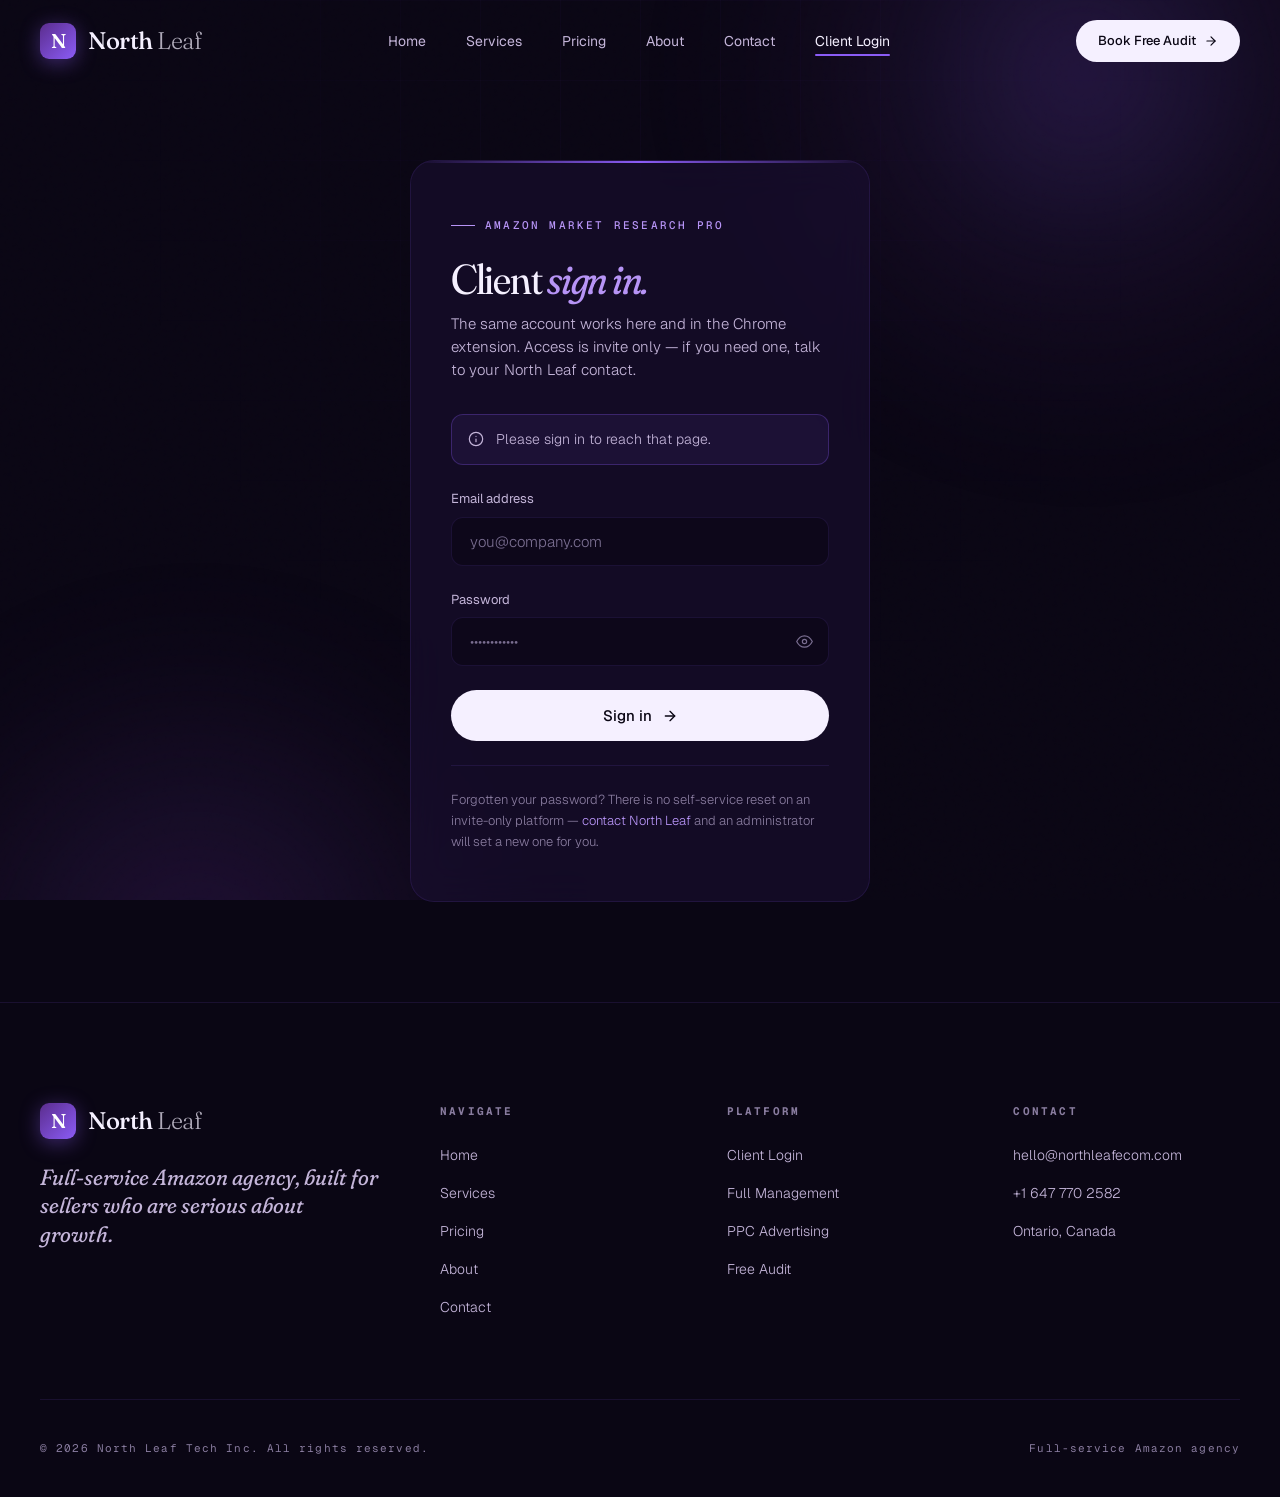
==== dashboard/index.html @ c8b865d6 "Add login-gated research dashboard to the North Leaf site Adds /login and /dashboard to the existing" ====
<!DOCTYPE html>
<html lang="en">
<head>
<meta charset="UTF-8">
<meta name="viewport" content="width=device-width, initial-scale=1.0">
<title>Market Analysis — North Leaf</title>
<meta name="description" content="Market KPIs, charts and Research Opportunity Scores.">
<meta name="robots" content="noindex, nofollow">
<link rel="preconnect" href="https://fonts.googleapis.com">
<link rel="preconnect" href="https://fonts.gstatic.com" crossorigin>
<link href="https://fonts.googleapis.com/css2?family=Fraunces:ital,opsz,wght,SOFT@0,9..144,200..900,0..100;1,9..144,200..900,0..100&family=Geist:wght@300..800&family=Geist+Mono:wght@400..600&display=swap" rel="stylesheet">
<link rel="stylesheet" href="/css/style.css">
<link rel="stylesheet" href="/assets/css/tokens.css">
<link rel="stylesheet" href="/assets/css/dashboard.css">
</head>
<body class="dash-body">

<a href="#dashMain" class="skip-link">Skip to content</a>

<div class="dash-atmosphere" aria-hidden="true"></div>
<div class="dash-grid-lines" aria-hidden="true"></div>

<!-- NAVIGATION — identical markup to the marketing pages -->
<nav class="nav scrolled" id="nav">
  <div class="container nav-inner">
    <a href="/index.html" class="nav-brand">
      <div class="nav-logo logo-fallback">N</div>
      <div class="nav-brand-text">North <span>Leaf</span></div>
    </a>
    <ul class="nav-links">
      <li><a href="/index.html" class="nav-link">Home</a></li>
      <li><a href="/pages/services.html" class="nav-link">Services</a></li>
      <li><a href="/pages/pricing.html" class="nav-link">Pricing</a></li>
      <li><a href="/pages/about.html" class="nav-link">About</a></li>
      <li><a href="/pages/contact.html" class="nav-link">Contact</a></li>
      <li><a href="/dashboard/" class="nav-link active">Dashboard</a></li>
    </ul>
    <a href="/pages/contact.html" class="nav-cta">
      Book Free Audit
      <svg class="nav-cta-arrow" width="14" height="14" viewBox="0 0 24 24" fill="none" stroke="currentColor" stroke-width="2" stroke-linecap="round" stroke-linejoin="round"><line x1="5" y1="12" x2="19" y2="12"></line><polyline points="12 5 19 12 12 19"></polyline></svg>
    </a>
    <div class="nav-hamburger">
      <span></span><span></span><span></span>
    </div>
  </div>
</nav>

<!-- Mobile Menu -->
<div class="mobile-menu">
  <a href="/dashboard/">Dashboard</a>
  <a href="/index.html">Home</a>
  <a href="/pages/services.html">Services</a>
  <a href="/pages/pricing.html">Pricing</a>
  <a href="/pages/about.html">About</a>
  <a href="/pages/contact.html">Contact</a>
</div>

<div class="dash-shell">
  <div class="container">
    <div class="dash-layout">

      <aside class="dash-side" id="dashSide" aria-label="Account and sections"></aside>

      <main class="dash-main" id="dashMain">
        <header class="dash-head">
          <div class="dash-eyebrow">Amazon Market Research Pro</div>
          <h1 class="dash-title">Market <em>analysis.</em></h1>
          <p class="dash-sub">Seven headline KPIs, six charts and the Research Opportunity Score — every figure computed by the research API, never in your browser.</p>
        </header>

        <div id="sourceRoot"></div>

        <div id="viewRoot" class="stack"></div>
      </main>

    </div>
  </div>
</div>

<!-- FOOTER — identical markup to the marketing pages -->
<footer class="footer">
  <div class="container">
    <div class="footer-grid">
      <div class="footer-brand">
        <a href="/index.html" class="nav-brand">
          <div class="nav-logo logo-fallback">N</div>
          <div class="nav-brand-text">North <span>Leaf</span></div>
        </a>
        <p class="footer-tagline">Full-service Amazon agency, built for sellers who are serious about growth.</p>
      </div>
      <div class="footer-col">
        <h3 class="footer-heading">Research</h3>
        <ul class="footer-list">
          <li><a href="/dashboard/">Market Analysis</a></li>
          <li><a href="/dashboard/market-share.html">Market Share</a></li>
          <li><a href="/dashboard/portfolio.html">My Products</a></li>
        </ul>
      </div>
      <div class="footer-col">
        <h3 class="footer-heading">Navigate</h3>
        <ul class="footer-list">
          <li><a href="/index.html">Home</a></li>
          <li><a href="/pages/services.html">Services</a></li>
          <li><a href="/pages/pricing.html">Pricing</a></li>
          <li><a href="/pages/contact.html">Contact</a></li>
        </ul>
      </div>
      <div class="footer-col">
        <h3 class="footer-heading">Contact</h3>
        <ul class="footer-list">
          <li><a href="mailto:hello@northleafecom.com">hello@northleafecom.com</a></li>
          <li><a href="tel:+16477702582">+1 647 770 2582</a></li>
          <li><a href="#">Ontario, Canada</a></li>
        </ul>
      </div>
    </div>
    <div class="footer-bottom">
      <div>&copy; 2026 North Leaf Tech Inc. All rights reserved.</div>
      <div>Full-service Amazon agency</div>
    </div>
  </div>
</footer>

<script src="/js/main.js"></script>
<script src="/assets/js/env.js"></script>
<script src="/assets/vendor/supabase.umd.js"></script>
<script src="/assets/vendor/chart.umd.js"></script>
<script type="module" src="/assets/js/boot/analysis.js"></script>
</body>
</html>
---- css/style.css ----
/* ═══════════════════════════════════════════════════════════════
   NORTH LEAF — DESIGN SYSTEM
   ═══════════════════════════════════════════════════════════════ */
:root {
  /* Palette */
  --ink: #0A0614;
  --ink-2: #120A24;
  --ink-3: #1C1036;
  --purple: #5B2D8E;
  --purple-bright: #8B5CF6;
  --purple-glow: #B794F6;
  --purple-soft: #2A1550;
  --cream: #F5F0FF;
  --cream-dim: #C4B5D9;
  --cream-faint: #7A6E91;
  --line: rgba(139, 92, 246, 0.12);
  --line-strong: rgba(139, 92, 246, 0.28);
  --gold: #D4A056;
  /* Type */
  --display: 'Fraunces', 'Times New Roman', serif;
  --sans: 'Geist', system-ui, sans-serif;
  --mono: 'Geist Mono', monospace;
  /* Motion */
  --ease: cubic-bezier(0.22, 1, 0.36, 1);
  --ease-bounce: cubic-bezier(0.34, 1.56, 0.64, 1);
}

* { margin: 0; padding: 0; box-sizing: border-box; }

html {
  scroll-behavior: smooth;
  font-size: 16px;
}

body {
  font-family: var(--sans);
  background: var(--ink);
  color: var(--cream);
  line-height: 1.5;
  overflow-x: hidden;
  min-height: 100vh;
  -webkit-font-smoothing: antialiased;
  -moz-osx-font-smoothing: grayscale;
}

/* Noise texture overlay */
body::before {
  content: '';
  position: fixed;
  inset: 0;
  pointer-events: none;
  z-index: 1;
  opacity: 0.04;
  mix-blend-mode: overlay;
  background-image: url("data:image/svg+xml,%3Csvg viewBox='0 0 200 200' xmlns='http://www.w3.org/2000/svg'%3E%3Cfilter id='n'%3E%3CfeTurbulence type='fractalNoise' baseFrequency='0.9' numOctaves='3'/%3E%3C/filter%3E%3Crect width='200' height='200' filter='url(%23n)'/%3E%3C/svg%3E");
}

img { max-width: 100%; display: block; }
a { color: inherit; text-decoration: none; }
button { font-family: inherit; cursor: pointer; border: none; background: none; color: inherit; }

.container {
  max-width: 1320px;
  margin: 0 auto;
  padding: 0 40px;
  position: relative;
  z-index: 2;
}

/* ═══════════════════════════════════════════════════════════════
   NAVIGATION
   ═══════════════════════════════════════════════════════════════ */
.nav {
  position: fixed;
  top: 0;
  left: 0;
  right: 0;
  z-index: 100;
  padding: 20px 0;
  transition: all 0.4s var(--ease);
  background: rgba(10, 6, 20, 0);
  backdrop-filter: blur(0);
}

.nav.scrolled {
  padding: 14px 0;
  background: rgba(10, 6, 20, 0.85);
  backdrop-filter: blur(20px);
  border-bottom: 1px solid var(--line);
}

.nav-inner {
  display: flex;
  align-items: center;
  justify-content: space-between;
  gap: 40px;
}

.nav-brand {
  display: flex;
  align-items: center;
  gap: 12px;
  font-family: var(--display);
  font-size: 24px;
  font-weight: 500;
  letter-spacing: -0.02em;
  color: var(--cream);
}

.nav-logo {
  width: 36px;
  height: 36px;
  border-radius: 9px;
  overflow: hidden;
  display: flex;
  align-items: center;
  justify-content: center;
  flex-shrink: 0;
}

/* Default gradient logo fallback */
.nav-logo.logo-fallback {
  background: linear-gradient(135deg, var(--purple) 0%, var(--purple-bright) 100%);
  font-family: var(--display);
  font-weight: 600;
  font-size: 20px;
  color: white;
  box-shadow: 0 4px 20px rgba(139, 92, 246, 0.4);
}

.nav-logo img {
  width: 100%;
  height: 100%;
  object-fit: contain;
}

.nav-brand-text span {
  font-weight: 300;
  opacity: 0.7;
}

.nav-links {
  display: flex;
  gap: 40px;
  list-style: none;
  flex: 1;
  justify-content: center;
}

.nav-link {
  font-family: var(--sans);
  font-size: 14px;
  font-weight: 400;
  color: var(--cream-dim);
  transition: color 0.25s;
  position: relative;
}

.nav-link:hover,
.nav-link.active { color: var(--cream); }

.nav-link.active::after {
  content: '';
  position: absolute;
  bottom: -6px;
  left: 0;
  right: 0;
  height: 2px;
  background: var(--purple-bright);
  border-radius: 2px;
}

.nav-cta {
  padding: 11px 22px;
  background: var(--cream);
  color: var(--ink);
  border-radius: 100px;
  font-size: 13px;
  font-weight: 500;
  font-family: var(--sans);
  transition: all 0.3s var(--ease);
  display: inline-flex;
  align-items: center;
  gap: 8px;
  white-space: nowrap;
}

.nav-cta:hover {
  background: var(--purple-bright);
  color: white;
  transform: translateY(-2px);
  box-shadow: 0 10px 30px rgba(139, 92, 246, 0.4);
}

.nav-cta-arrow { transition: transform 0.3s var(--ease); }
.nav-cta:hover .nav-cta-arrow { transform: translateX(3px); }

/* Mobile menu */
.nav-hamburger {
  display: none;
  flex-direction: column;
  gap: 5px;
  cursor: pointer;
  padding: 4px;
  z-index: 110;
}

.nav-hamburger span {
  width: 24px;
  height: 2px;
  background: var(--cream);
  border-radius: 2px;
  transition: all 0.3s var(--ease);
}

.nav-hamburger.open span:nth-child(1) { transform: translateY(7px) rotate(45deg); }
.nav-hamburger.open span:nth-child(2) { opacity: 0; }
.nav-hamburger.open span:nth-child(3) { transform: translateY(-7px) rotate(-45deg); }

.mobile-menu {
  display: none;
  position: fixed;
  inset: 0;
  background: rgba(10, 6, 20, 0.97);
  backdrop-filter: blur(30px);
  z-index: 99;
  flex-direction: column;
  align-items: center;
  justify-content: center;
  gap: 32px;
}

.mobile-menu.open { display: flex; }

.mobile-menu a {
  font-family: var(--display);
  font-size: 32px;
  font-weight: 400;
  color: var(--cream);
  transition: color 0.2s;
  font-variation-settings: 'opsz' 96, 'SOFT' 40;
}

.mobile-menu a:hover { color: var(--purple-glow); }

/* ═══════════════════════════════════════════════════════════════
   BUTTONS
   ═══════════════════════════════════════════════════════════════ */
.btn-primary {
  padding: 16px 32px;
  background: var(--cream);
  color: var(--ink);
  border-radius: 100px;
  font-size: 15px;
  font-weight: 500;
  display: inline-flex;
  align-items: center;
  gap: 10px;
  transition: all 0.3s var(--ease);
  font-family: var(--sans);
}

.btn-primary:hover {
  background: var(--purple-bright);
  color: white;
  transform: translateY(-3px);
  box-shadow: 0 15px 40px rgba(139, 92, 246, 0.4);
}

.btn-primary svg { transition: transform 0.3s var(--ease); }
.btn-primary:hover svg { transform: translateX(4px); }

.btn-outline {
  padding: 16px 32px;
  background: transparent;
  color: var(--cream);
  border: 1px solid var(--line-strong);
  border-radius: 100px;
  font-size: 15px;
  font-weight: 400;
  display: inline-flex;
  align-items: center;
  gap: 10px;
  transition: all 0.3s var(--ease);
  font-family: var(--sans);
}

.btn-outline:hover {
  border-color: var(--purple-bright);
  background: rgba(139, 92, 246, 0.08);
  transform: translateY(-3px);
}

/* ═══════════════════════════════════════════════════════════════
   SECTION PRIMITIVES
   ═══════════════════════════════════════════════════════════════ */
.section {
  padding: 140px 0;
  position: relative;
}

.section-label {
  display: inline-flex;
  align-items: center;
  gap: 10px;
  font-family: var(--mono);
  font-size: 11px;
  font-weight: 500;
  letter-spacing: 0.2em;
  text-transform: uppercase;
  color: var(--purple-glow);
  margin-bottom: 24px;
}

.section-label::before {
  content: '';
  width: 24px;
  height: 1px;
  background: var(--purple-glow);
}

.section-title {
  font-family: var(--display);
  font-weight: 400;
  font-size: clamp(40px, 5.5vw, 76px);
  line-height: 1;
  letter-spacing: -0.03em;
  color: var(--cream);
  margin-bottom: 24px;
  font-variation-settings: 'opsz' 144, 'SOFT' 40;
  max-width: 900px;
}

.section-title em {
  font-style: italic;
  color: var(--purple-glow);
  font-variation-settings: 'opsz' 144, 'SOFT' 100;
}

.section-sub {
  font-family: var(--sans);
  font-size: 18px;
  font-weight: 300;
  line-height: 1.5;
  color: var(--cream-dim);
  max-width: 640px;
  margin-bottom: 80px;
}

/* ═══════════════════════════════════════════════════════════════
   PAGE HEADER (for inner pages)
   ═══════════════════════════════════════════════════════════════ */
.page-header {
  position: relative;
  padding: 180px 0 100px;
  overflow: hidden;
}

.page-header-mesh {
  position: absolute;
  inset: 0;
  z-index: 1;
  overflow: hidden;
}

.page-header-mesh::before {
  content: '';
  position: absolute;
  top: -40%;
  right: -20%;
  width: 700px;
  height: 700px;
  background: radial-gradient(circle, rgba(139, 92, 246, 0.3) 0%, transparent 60%);
  filter: blur(50px);
}

.page-header-mesh::after {
  content: '';
  position: absolute;
  bottom: -50%;
  left: -10%;
  width: 600px;
  height: 600px;
  background: radial-gradient(circle, rgba(91, 45, 142, 0.3) 0%, transparent 60%);
  filter: blur(60px);
}

.page-header-grid {
  position: absolute;
  inset: 0;
  z-index: 2;
  background-image:
    linear-gradient(var(--line) 1px, transparent 1px),
    linear-gradient(90deg, var(--line) 1px, transparent 1px);
  background-size: 80px 80px;
  mask-image: radial-gradient(ellipse at center, black 20%, transparent 70%);
  opacity: 0.3;
}

.page-header .container {
  position: relative;
  z-index: 10;
}

.page-header-label {
  display: inline-flex;
  align-items: center;
  gap: 10px;
  font-family: var(--mono);
  font-size: 11px;
  font-weight: 500;
  letter-spacing: 0.2em;
  text-transform: uppercase;
  color: var(--purple-glow);
  margin-bottom: 24px;
}

.page-header-label::before {
  content: '';
  width: 24px;
  height: 1px;
  background: var(--purple-glow);
}

.page-header-title {
  font-family: var(--display);
  font-weight: 400;
  font-size: clamp(48px, 7vw, 96px);
  line-height: 0.95;
  letter-spacing: -0.03em;
  color: var(--cream);
  margin-bottom: 24px;
  font-variation-settings: 'opsz' 144, 'SOFT' 40;
  max-width: 800px;
}

.page-header-title em {
  font-style: italic;
  color: var(--purple-glow);
  font-variation-settings: 'opsz' 144, 'SOFT' 100;
}

.page-header-sub {
  font-family: var(--sans);
  font-size: 19px;
  font-weight: 300;
  line-height: 1.55;
  color: var(--cream-dim);
  max-width: 580px;
}

/* ═══════════════════════════════════════════════════════════════
   FOOTER
   ═══════════════════════════════════════════════════════════════ */
.footer {
  background: var(--ink);
  padding: 100px 0 40px;
  border-top: 1px solid var(--line);
}

.footer-grid {
  display: grid;
  grid-template-columns: 1.5fr 1fr 1fr 1fr;
  gap: 60px;
  margin-bottom: 80px;
}

.footer-brand .nav-brand { margin-bottom: 24px; }

.footer-tagline {
  font-family: var(--display);
  font-size: 22px;
  font-weight: 400;
  font-style: italic;
  color: var(--cream-dim);
  line-height: 1.3;
  max-width: 340px;
  font-variation-settings: 'opsz' 72, 'SOFT' 100;
}

.footer-heading {
  font-family: var(--mono);
  font-size: 11px;
  letter-spacing: 0.2em;
  text-transform: uppercase;
  color: var(--cream-faint);
  margin-bottom: 24px;
}

.footer-list {
  list-style: none;
  display: flex;
  flex-direction: column;
  gap: 14px;
}

.footer-list a {
  font-family: var(--sans);
  font-size: 14px;
  font-weight: 300;
  color: var(--cream-dim);
  transition: color 0.2s;
}

.footer-list a:hover { color: var(--purple-glow); }

.footer-bottom {
  display: flex;
  justify-content: space-between;
  align-items: center;
  padding-top: 40px;
  border-top: 1px solid var(--line);
  font-family: var(--mono);
  font-size: 11px;
  letter-spacing: 0.1em;
  color: var(--cream-faint);
  flex-wrap: wrap;
  gap: 20px;
}

.footer-brand-text {
  font-family: var(--display);
  font-size: 12vw;
  font-weight: 300;
  font-style: italic;
  color: var(--purple-soft);
  line-height: 1;
  letter-spacing: -0.04em;
  margin: 80px 0 40px;
  opacity: 0.4;
  font-variation-settings: 'opsz' 144, 'SOFT' 100;
  user-select: none;
  pointer-events: none;
}

/* ═══════════════════════════════════════════════════════════════
   ANIMATIONS
   ═══════════════════════════════════════════════════════════════ */
@keyframes fade-up {
  from { opacity: 0; transform: translateY(30px); }
  to { opacity: 1; transform: translateY(0); }
}

@keyframes pulse-dot {
  0%, 100% { box-shadow: 0 0 0 0 rgba(139, 92, 246, 0.7); }
  50% { box-shadow: 0 0 0 10px rgba(139, 92, 246, 0); }
}

@keyframes float-mesh {
  0%, 100% { transform: translate(0, 0) scale(1); }
  50% { transform: translate(40px, 30px) scale(1.08); }
}

.reveal {
  opacity: 0;
  transform: translateY(30px);
  transition: opacity 1s var(--ease), transform 1s var(--ease);
}

.reveal.in-view {
  opacity: 1;
  transform: translateY(0);
}

/* Staggered reveals */
.reveal-delay-1 { transition-delay: 0.1s; }
.reveal-delay-2 { transition-delay: 0.2s; }
.reveal-delay-3 { transition-delay: 0.3s; }
.reveal-delay-4 { transition-delay: 0.4s; }

/* ═══════════════════════════════════════════════════════════════
   RESPONSIVE
   ═══════════════════════════════════════════════════════════════ */
@media (max-width: 1024px) {
  .container { padding: 0 24px; }
  .section { padding: 100px 0; }
  .footer-grid { grid-template-columns: 1fr 1fr; gap: 40px; }
}

@media (max-width: 640px) {
  .nav-links { display: none; }
  .nav-hamburger { display: flex; }
  .nav { padding: 16px 0; }
  .page-header { padding: 140px 0 80px; }
  .footer-grid { grid-template-columns: 1fr; }
  .footer-bottom { flex-direction: column; text-align: center; }
  .btn-primary, .btn-outline { justify-content: center; width: 100%; }
}

@media (prefers-reduced-motion: reduce) {
  *, *::before, *::after {
    animation-duration: 0.01ms !important;
    transition-duration: 0.01ms !important;
  }
}
---- assets/css/tokens.css ----
/* ═══════════════════════════════════════════════════════════════
   NORTH LEAF — SHARED DESIGN TOKENS
   ═══════════════════════════════════════════════════════════════

   The marketing site's palette, type and motion tokens already live in
   css/style.css :root. This file NEVER redefines one of them. It only adds
   the derived tokens a data product needs (spacing scale, radii, shadow
   steps, surface tints, status colours, chart series) and every value here
   is composed from the originals.

   Loaded by: /login.html and every /dashboard/* page.
   Not loaded by any marketing page, so the marketing pages cannot shift.
   ═══════════════════════════════════════════════════════════════ */

:root {
  /* ── Spacing scale ───────────────────────────────────────────────
     Read off the marketing pages: 8/12/16/24/32/48/80 are the beats that
     actually recur, so the dashboard uses those and nothing between. */
  --space-1: 4px;
  --space-2: 8px;
  --space-3: 12px;
  --space-4: 16px;
  --space-5: 24px;
  --space-6: 32px;
  --space-7: 48px;
  --space-8: 80px;

  /* ── Radii ───────────────────────────────────────────────────────
     .form-input 12px · .pillar 20px · .stage/.plan 24px · buttons 100px */
  --radius-sm: 8px;
  --radius-md: 12px;
  --radius-lg: 20px;
  --radius-xl: 24px;
  --radius-pill: 100px;

  /* ── Surfaces ────────────────────────────────────────────────────
     Exactly the three card tints the marketing pages already use. */
  --surface: rgba(28, 16, 54, 0.4);      /* .stage  */
  --surface-2: rgba(28, 16, 54, 0.5);    /* .plan   */
  --surface-3: rgba(91, 45, 142, 0.08);  /* .pillar */
  --surface-hover: rgba(139, 92, 246, 0.1);
  --surface-input: rgba(10, 6, 20, 0.6);
  --surface-input-focus: rgba(10, 6, 20, 0.8);

  /* ── Shadows ─────────────────────────────────────────────────────
     The site only ever casts purple light, never neutral black. */
  --shadow-sm: 0 4px 20px rgba(139, 92, 246, 0.4);
  --shadow-md: 0 10px 30px rgba(139, 92, 246, 0.4);
  --shadow-lg: 0 15px 40px rgba(139, 92, 246, 0.4);
  --focus-ring: 0 0 0 3px rgba(139, 92, 246, 0.15);

  /* ── Muted text ──────────────────────────────────────────────────
     ADDED. The site's --cream-faint (#7A6E91) is 4.1:1 on the dashboard's
     panel background — fine for the marketing pages, where it only ever
     carries decorative labels, but it fails WCAG AA (4.5:1) for the small
     body text a data product is full of: hints, counts, axis ticks, quota
     notes. This is the same hue nudged 20% toward --cream-dim, which reads
     as the identical role and measures 5.0:1 on --panel and 5.2:1 on --ink.
     --cream-faint itself is untouched, so no marketing page moves. */
  --muted-text: #897C9F;

  /* ── Status colours ──────────────────────────────────────────────
     ADDED (2 new hues). The marketing site never had to say "this account
     is disabled", so it carries no success/error colour — only --gold,
     which the dashboard reuses unchanged as its warning. The two added
     hues are the same ones the Chrome extension's dark theme already uses,
     so a user moving between extension and website sees one language.
     See DESIGN-TOKENS.md § "What I added and why". */
  --success: #34D399;
  --warning: var(--gold);
  --danger: #FB7185;
  --success-soft: rgba(52, 211, 153, 0.12);
  --warning-soft: rgba(212, 160, 86, 0.12);
  --danger-soft: rgba(251, 113, 133, 0.12);

  /* ── Chart series ────────────────────────────────────────────────
     Eight categorical slots. Six are existing site tokens; slots 7 and 8
     are tints mixed from --purple/--gold so long tails stay separable
     without inventing a hue. Ordered so the first three carry the most
     weight, which is where the eye lands first. */
  --chart-1: #8B5CF6;  /* --purple-bright */
  --chart-2: #B794F6;  /* --purple-glow   */
  --chart-3: #D4A056;  /* --gold          */
  --chart-4: #34D399;  /* --success       */
  --chart-5: #C4B5D9;  /* --cream-dim     */
  --chart-6: #FB7185;  /* --danger        */
  --chart-7: #6D4AAF;  /* --purple lifted toward --purple-bright */
  --chart-8: #E8C88A;  /* --gold lifted toward --cream           */
  --chart-grid: rgba(139, 92, 246, 0.12);   /* = --line */
  --chart-axis: #897C9F;                     /* = --muted-text, AA on --ink */
  --chart-muted: rgba(196, 181, 217, 0.35);

  /* ── Layout ──────────────────────────────────────────────────────
     Container and breakpoints match css/style.css exactly. */
  --dash-sidebar: 248px;
  --dash-max: 1320px;
  --nav-height: 76px;
}
---- assets/css/dashboard.css ----
/* ═══════════════════════════════════════════════════════════════
   NORTH LEAF — DASHBOARD COMPONENTS
   ═══════════════════════════════════════════════════════════════

   Every rule here is scoped to .auth-* / .dash-* / .kpi-* / .panel-* and
   friends. Nothing in this file can reach a marketing page, and nothing in
   this file redefines a token from css/style.css.

   Load order on a dashboard page:
     css/style.css          nav, footer, buttons, section primitives, :root
     assets/css/tokens.css  derived tokens
     assets/css/dashboard.css   this file
   ═══════════════════════════════════════════════════════════════ */

/* ═══ 1. PAGE FRAME ══════════════════════════════════════════════ */

.dash-body {
  min-height: 100vh;
  display: flex;
  flex-direction: column;
}

/* The same mesh + grid the marketing page headers use, held behind the
   whole app rather than a single band. */
.dash-atmosphere {
  position: fixed;
  inset: 0;
  z-index: 0;
  pointer-events: none;
  overflow: hidden;
}

.dash-atmosphere::before {
  content: '';
  position: absolute;
  top: -35%;
  right: -15%;
  width: 780px;
  height: 780px;
  background: radial-gradient(circle, rgba(139, 92, 246, 0.22) 0%, rgba(91, 45, 142, 0.1) 35%, transparent 70%);
  filter: blur(50px);
  animation: float-mesh 20s ease-in-out infinite;
}

.dash-atmosphere::after {
  content: '';
  position: absolute;
  bottom: -45%;
  left: -12%;
  width: 700px;
  height: 700px;
  background: radial-gradient(circle, rgba(91, 45, 142, 0.28) 0%, transparent 65%);
  filter: blur(60px);
  animation: float-mesh 26s ease-in-out infinite reverse;
}

.dash-grid-lines {
  position: fixed;
  inset: 0;
  z-index: 0;
  pointer-events: none;
  background-image:
    linear-gradient(var(--line) 1px, transparent 1px),
    linear-gradient(90deg, var(--line) 1px, transparent 1px);
  background-size: 80px 80px;
  mask-image: radial-gradient(ellipse at 50% 0%, black 10%, transparent 65%);
  opacity: 0.25;
}

/* ═══ 2. AUTH (login) ════════════════════════════════════════════ */

.auth-main {
  flex: 1;
  display: flex;
  align-items: center;
  justify-content: center;
  padding: 160px 0 100px;
  position: relative;
  z-index: 2;
}

.auth-card {
  width: 100%;
  max-width: 460px;
  padding: 48px 40px;
  background: var(--surface-2);
  border: 1px solid var(--line);
  border-radius: var(--radius-xl);
  position: relative;
  overflow: hidden;
  backdrop-filter: blur(20px);
}

/* The gradient hairline .stage and .pillar both use on hover — here it is
   permanent, because the card is the only thing on the page. */
.auth-card::before {
  content: '';
  position: absolute;
  top: 0;
  left: 0;
  right: 0;
  height: 2px;
  background: linear-gradient(90deg, transparent, var(--purple-bright), transparent);
}

.auth-label {
  display: inline-flex;
  align-items: center;
  gap: 10px;
  font-family: var(--mono);
  font-size: 11px;
  font-weight: 500;
  letter-spacing: 0.2em;
  text-transform: uppercase;
  color: var(--purple-glow);
  margin-bottom: var(--space-5);
}

.auth-label::before {
  content: '';
  width: 24px;
  height: 1px;
  background: var(--purple-glow);
}

.auth-title {
  font-family: var(--display);
  font-weight: 400;
  font-size: 42px;
  line-height: 1;
  letter-spacing: -0.03em;
  color: var(--cream);
  margin-bottom: var(--space-3);
  font-variation-settings: 'opsz' 96, 'SOFT' 40;
}

.auth-title em {
  font-style: italic;
  color: var(--purple-glow);
  font-variation-settings: 'opsz' 96, 'SOFT' 100;
}

.auth-sub {
  font-size: 15px;
  font-weight: 300;
  line-height: 1.55;
  color: var(--cream-dim);
  margin-bottom: var(--space-6);
}

.auth-form .form-group { margin-bottom: var(--space-5); }

.auth-foot {
  margin-top: var(--space-5);
  padding-top: var(--space-5);
  border-top: 1px solid var(--line);
  font-size: 13px;
  font-weight: 300;
  line-height: 1.6;
  color: var(--muted-text);
}

.auth-foot a { color: var(--purple-glow); }
.auth-foot a:hover { text-decoration: underline; }

/* Shared form primitives, lifted verbatim from pages/contact.html so a
   dashboard input and a contact-form input are the same object. */
.form-group { margin-bottom: var(--space-5); }

.form-label {
  display: block;
  font-family: var(--sans);
  font-size: 13px;
  font-weight: 400;
  color: var(--cream-dim);
  margin-bottom: var(--space-2);
}

.form-input,
.form-select,
.form-textarea {
  width: 100%;
  padding: 14px 18px;
  background: var(--surface-input);
  border: 1px solid var(--line);
  border-radius: var(--radius-md);
  color: var(--cream);
  font-family: var(--sans);
  font-size: 15px;
  font-weight: 300;
  transition: all 0.3s var(--ease);
  outline: none;
}

.form-input:focus,
.form-select:focus,
.form-textarea:focus {
  border-color: var(--purple-bright);
  background: var(--surface-input-focus);
  box-shadow: var(--focus-ring);
}

.form-input::placeholder,
.form-textarea::placeholder { color: var(--cream-faint); }

.form-input:disabled,
.form-select:disabled { opacity: 0.5; cursor: not-allowed; }

.form-select {
  appearance: none;
  background-image: url("data:image/svg+xml,%3Csvg xmlns='http://www.w3.org/2000/svg' width='16' height='16' viewBox='0 0 24 24' fill='none' stroke='%237A6E91' stroke-width='2' stroke-linecap='round' stroke-linejoin='round'%3E%3Cpolyline points='6 9 12 15 18 9'%3E%3C/polyline%3E%3C/svg%3E");
  background-repeat: no-repeat;
  background-position: right 16px center;
  padding-right: 44px;
  cursor: pointer;
}

.form-select option { background: var(--ink); color: var(--cream); }
.form-textarea { resize: vertical; min-height: 96px; }

.form-hint {
  font-size: 12px;
  font-weight: 300;
  color: var(--muted-text);
  margin-top: 6px;
  line-height: 1.5;
}

.form-submit {
  width: 100%;
  padding: 16px 32px;
  background: var(--cream);
  color: var(--ink);
  border: none;
  border-radius: var(--radius-pill);
  font-family: var(--sans);
  font-size: 15px;
  font-weight: 500;
  cursor: pointer;
  transition: all 0.3s var(--ease);
  display: flex;
  align-items: center;
  justify-content: center;
  gap: 10px;
}

.form-submit:hover:not(:disabled) {
  background: var(--purple-bright);
  color: white;
  transform: translateY(-2px);
  box-shadow: var(--shadow-md);
}

.form-submit:disabled { opacity: 0.55; cursor: not-allowed; }
.form-submit svg { transition: transform 0.3s var(--ease); }
.form-submit:hover:not(:disabled) svg { transform: translateX(4px); }

/* Password field with a reveal toggle */
.field-with-action { position: relative; }
.field-with-action .form-input { padding-right: 52px; }

.field-action {
  position: absolute;
  right: 6px;
  top: 50%;
  transform: translateY(-50%);
  width: 38px;
  height: 38px;
  display: flex;
  align-items: center;
  justify-content: center;
  border-radius: var(--radius-sm);
  color: var(--cream-faint);
  transition: color 0.25s, background 0.25s;
}

.field-action:hover { color: var(--cream); background: rgba(139, 92, 246, 0.12); }
.field-action:focus-visible { outline: 2px solid var(--purple-bright); outline-offset: 2px; }

/* ═══ 3. ALERTS ══════════════════════════════════════════════════ */

.alert {
  display: flex;
  gap: var(--space-3);
  padding: 14px 16px;
  border-radius: var(--radius-md);
  border: 1px solid var(--line-strong);
  background: rgba(139, 92, 246, 0.08);
  font-size: 14px;
  font-weight: 300;
  line-height: 1.55;
  color: var(--cream-dim);
  margin-bottom: var(--space-5);
}

.alert svg { flex-shrink: 0; margin-top: 2px; }
.alert strong { display: block; font-weight: 500; color: var(--cream); margin-bottom: 2px; }
.alert-error { border-color: rgba(251, 113, 133, 0.45); background: var(--danger-soft); color: #FFD6DC; }
.alert-error svg { color: var(--danger); }
.alert-warn { border-color: rgba(212, 160, 86, 0.45); background: var(--warning-soft); color: #F2E0C4; }
.alert-warn svg { color: var(--warning); }
.alert-success { border-color: rgba(52, 211, 153, 0.45); background: var(--success-soft); color: #C9F5E4; }
.alert-success svg { color: var(--success); }
.alert[hidden] { display: none; }

/* ═══ 4. DASHBOARD SHELL ═════════════════════════════════════════ */

.dash-shell {
  flex: 1;
  position: relative;
  z-index: 2;
  padding: calc(var(--nav-height) + 40px) 0 var(--space-8);
}

.dash-layout {
  display: grid;
  grid-template-columns: var(--dash-sidebar) minmax(0, 1fr);
  gap: var(--space-7);
  align-items: start;
}

/* ── Sidebar ── */
.dash-side {
  min-width: 0;
  position: sticky;
  top: calc(var(--nav-height) + 24px);
  display: flex;
  flex-direction: column;
  gap: var(--space-5);
}

.dash-nav { display: flex; flex-direction: column; gap: 4px; }

.dash-nav-heading {
  font-family: var(--mono);
  font-size: 11px;
  letter-spacing: 0.2em;
  text-transform: uppercase;
  color: var(--muted-text);
  margin-bottom: var(--space-3);
}

.dash-nav-link {
  display: flex;
  align-items: center;
  gap: var(--space-3);
  padding: 11px 14px;
  border-radius: var(--radius-md);
  font-size: 14px;
  font-weight: 300;
  color: var(--cream-dim);
  border: 1px solid transparent;
  transition: all 0.25s var(--ease);
}

.dash-nav-link svg { flex-shrink: 0; color: var(--cream-faint); transition: color 0.25s; }
.dash-nav-link:hover { color: var(--cream); background: rgba(139, 92, 246, 0.08); }
.dash-nav-link:hover svg { color: var(--purple-glow); }

.dash-nav-link.active {
  color: var(--cream);
  background: rgba(139, 92, 246, 0.12);
  border-color: var(--line-strong);
  font-weight: 400;
}

.dash-nav-link.active svg { color: var(--purple-glow); }
.dash-nav-link:focus-visible { outline: 2px solid var(--purple-bright); outline-offset: 2px; }

/* ── Account card in the sidebar ── */
.dash-account {
  padding: var(--space-4);
  background: var(--surface-3);
  border: 1px solid var(--line);
  border-radius: var(--radius-lg);
}

.dash-account-who {
  display: flex;
  align-items: center;
  gap: var(--space-3);
  margin-bottom: var(--space-3);
}

.dash-avatar {
  width: 36px;
  height: 36px;
  border-radius: 9px;
  background: linear-gradient(135deg, var(--purple) 0%, var(--purple-bright) 100%);
  display: flex;
  align-items: center;
  justify-content: center;
  font-family: var(--display);
  font-weight: 600;
  font-size: 16px;
  color: white;
  flex-shrink: 0;
  box-shadow: var(--shadow-sm);
}

.dash-account-name {
  font-size: 13px;
  font-weight: 400;
  color: var(--cream);
  overflow: hidden;
  text-overflow: ellipsis;
  white-space: nowrap;
}

.dash-account-role {
  font-family: var(--mono);
  font-size: 10px;
  letter-spacing: 0.14em;
  text-transform: uppercase;
  color: var(--purple-glow);
}

/* Quota meter — the only progress bar in the product */
.quota-meter { margin-top: var(--space-3); }

.quota-head {
  display: flex;
  justify-content: space-between;
  align-items: baseline;
  font-family: var(--mono);
  font-size: 10px;
  letter-spacing: 0.12em;
  text-transform: uppercase;
  color: var(--muted-text);
  margin-bottom: 6px;
}

.quota-track {
  height: 4px;
  border-radius: 2px;
  background: rgba(139, 92, 246, 0.14);
  overflow: hidden;
}

.quota-fill {
  height: 100%;
  border-radius: 2px;
  background: linear-gradient(90deg, var(--purple), var(--purple-bright));
  transition: width 0.8s var(--ease);
}

.quota-fill.is-warning { background: linear-gradient(90deg, #9C7434, var(--gold)); }
.quota-fill.is-danger { background: linear-gradient(90deg, #B44A58, var(--danger)); }

.quota-note { font-size: 11px; font-weight: 300; color: var(--muted-text); margin-top: 6px; }

.dash-signout {
  width: 100%;
  margin-top: var(--space-4);
  padding: 10px 16px;
  border: 1px solid var(--line-strong);
  border-radius: var(--radius-pill);
  font-size: 13px;
  font-weight: 400;
  color: var(--cream-dim);
  display: flex;
  align-items: center;
  justify-content: center;
  gap: 8px;
  transition: all 0.3s var(--ease);
}

.dash-signout:hover { border-color: var(--danger); color: var(--cream); background: var(--danger-soft); }
.dash-signout:focus-visible { outline: 2px solid var(--purple-bright); outline-offset: 2px; }

/* ── Main column ── */
.dash-main { min-width: 0; display: flex; flex-direction: column; gap: var(--space-5); }

.dash-head { margin-bottom: var(--space-2); }

.dash-eyebrow {
  display: inline-flex;
  align-items: center;
  gap: 10px;
  font-family: var(--mono);
  font-size: 11px;
  font-weight: 500;
  letter-spacing: 0.2em;
  text-transform: uppercase;
  color: var(--purple-glow);
  margin-bottom: var(--space-4);
}

.dash-eyebrow::before { content: ''; width: 24px; height: 1px; background: var(--purple-glow); }

.dash-title {
  font-family: var(--display);
  font-weight: 400;
  font-size: clamp(34px, 4.4vw, 54px);
  line-height: 1;
  letter-spacing: -0.03em;
  color: var(--cream);
  margin-bottom: var(--space-3);
  font-variation-settings: 'opsz' 144, 'SOFT' 40;
}

.dash-title em {
  font-style: italic;
  color: var(--purple-glow);
  font-variation-settings: 'opsz' 144, 'SOFT' 100;
}

.dash-sub {
  font-size: 16px;
  font-weight: 300;
  line-height: 1.55;
  color: var(--cream-dim);
  max-width: 640px;
}

/* ═══ 5. PANELS ══════════════════════════════════════════════════ */

.panel {
  padding: var(--space-6) var(--space-5);
  background: var(--surface);
  border: 1px solid var(--line);
  border-radius: var(--radius-xl);
  position: relative;
  overflow: hidden;
  transition: border-color 0.4s var(--ease), background 0.4s var(--ease);
  min-width: 0;
}

.panel::before {
  content: '';
  position: absolute;
  top: 0;
  left: 0;
  right: 0;
  height: 2px;
  background: linear-gradient(90deg, transparent, var(--purple-bright), transparent);
  opacity: 0;
  transition: opacity 0.5s var(--ease);
}

.panel:hover { border-color: var(--line-strong); }
.panel:hover::before { opacity: 1; }

.panel-head {
  display: flex;
  align-items: flex-start;
  justify-content: space-between;
  gap: var(--space-4);
  margin-bottom: var(--space-5);
  flex-wrap: wrap;
}

.panel-title {
  font-family: var(--display);
  font-size: 22px;
  font-weight: 500;
  letter-spacing: -0.02em;
  color: var(--cream);
  line-height: 1.15;
  font-variation-settings: 'opsz' 72, 'SOFT' 40;
}

.panel-note {
  font-size: 13px;
  font-weight: 300;
  color: var(--cream-dim);
  margin-top: 6px;
  line-height: 1.5;
  max-width: 62ch;
}

.panel-actions { display: flex; gap: var(--space-2); flex-wrap: wrap; }

/* ═══ 6. BUTTONS (small variants of the site's pill buttons) ═════ */

.btn-sm {
  padding: 9px 18px;
  border-radius: var(--radius-pill);
  font-family: var(--sans);
  font-size: 13px;
  font-weight: 400;
  display: inline-flex;
  align-items: center;
  gap: 8px;
  transition: all 0.3s var(--ease);
  border: 1px solid var(--line-strong);
  color: var(--cream);
  background: transparent;
  white-space: nowrap;
}

.btn-sm:hover { border-color: var(--purple-bright); background: rgba(139, 92, 246, 0.1); transform: translateY(-2px); }
.btn-sm:focus-visible { outline: 2px solid var(--purple-bright); outline-offset: 2px; }
.btn-sm:disabled { opacity: 0.45; cursor: not-allowed; transform: none; }

.btn-sm.is-solid { background: var(--cream); color: var(--ink); border-color: var(--cream); font-weight: 500; }
.btn-sm.is-solid:hover { background: var(--purple-bright); border-color: var(--purple-bright); color: white; box-shadow: var(--shadow-md); }

.btn-sm.is-danger { border-color: rgba(251, 113, 133, 0.4); color: #FFD6DC; }
.btn-sm.is-danger:hover { border-color: var(--danger); background: var(--danger-soft); }

.btn-icon {
  width: 36px;
  height: 36px;
  padding: 0;
  justify-content: center;
  border-radius: var(--radius-sm);
}

/* Segmented control — the extension's tab strip, in site clothing */
.seg {
  display: inline-flex;
  gap: 4px;
  padding: 4px;
  background: var(--surface-input);
  border: 1px solid var(--line);
  border-radius: var(--radius-pill);
  flex-wrap: wrap;
}

.seg button {
  padding: 8px 16px;
  border-radius: var(--radius-pill);
  font-size: 13px;
  font-weight: 300;
  color: var(--cream-dim);
  transition: all 0.25s var(--ease);
  white-space: nowrap;
}

.seg button:hover { color: var(--cream); }
/* aria-pressed, not aria-selected: aria-selected is only valid on tabs,
   options and grid cells, never on a plain button in a group. */
.seg button[aria-pressed="true"] { background: rgba(139, 92, 246, 0.18); color: var(--cream); font-weight: 400; }
.seg button:focus-visible { outline: 2px solid var(--purple-bright); outline-offset: 2px; }

/* ═══ 7. KPI TILES ═══════════════════════════════════════════════ */

.kpi-grid {
  display: grid;
  /* minmax(0, …) not 1fr: an auto minimum lets a wide child widen the track,
     which is how a horizontally-scrolling table ends up widening the page. */
  grid-template-columns: repeat(auto-fit, minmax(200px, 1fr));
  gap: var(--space-4);
  min-width: 0;
}

.kpi {
  padding: var(--space-5);
  background: var(--surface-3);
  border: 1px solid var(--line);
  border-radius: var(--radius-lg);
  position: relative;
  overflow: hidden;
  transition: all 0.4s var(--ease);
  min-width: 0;
}

.kpi::after {
  content: '';
  position: absolute;
  top: 0;
  left: 0;
  right: 0;
  height: 2px;
  background: linear-gradient(90deg, transparent, var(--purple-bright), transparent);
  opacity: 0;
  transform: translateX(-100%);
  transition: all 0.6s var(--ease);
}

.kpi:hover { transform: translateY(-4px); background: rgba(139, 92, 246, 0.12); border-color: var(--line-strong); }
.kpi:hover::after { opacity: 1; transform: translateX(0); }

.kpi-label {
  display: flex;
  align-items: center;
  gap: 8px;
  font-family: var(--mono);
  font-size: 10px;
  font-weight: 500;
  letter-spacing: 0.16em;
  text-transform: uppercase;
  color: var(--muted-text);
  margin-bottom: var(--space-3);
}

.kpi-label svg { color: var(--purple-glow); flex-shrink: 0; }

.kpi-value {
  font-family: var(--display);
  font-size: 34px;
  font-weight: 500;
  line-height: 1;
  letter-spacing: -0.03em;
  color: var(--cream);
  font-variation-settings: 'opsz' 96, 'SOFT' 40;
  word-break: break-word;
}

.kpi-value.is-text { font-size: 24px; line-height: 1.15; }
.kpi-sub { font-size: 12px; font-weight: 300; color: var(--cream-dim); margin-top: var(--space-2); line-height: 1.45; }

/* ═══ 8. CHARTS ══════════════════════════════════════════════════ */

.chart-grid {
  display: grid;
  grid-template-columns: repeat(auto-fit, minmax(340px, 1fr));
  gap: var(--space-5);
  min-width: 0;
}

.chart-box { position: relative; height: 300px; min-width: 0; }
.chart-box.is-tall { height: 400px; }
.chart-box canvas { max-width: 100%; }

.chart-legend {
  display: flex;
  flex-wrap: wrap;
  gap: 10px 18px;
  margin-top: var(--space-4);
  padding-top: var(--space-4);
  border-top: 1px solid var(--line);
}

.chart-legend-item {
  display: flex;
  align-items: center;
  gap: 8px;
  font-size: 12px;
  font-weight: 300;
  color: var(--cream-dim);
}

.chart-legend-dot { width: 9px; height: 9px; border-radius: 3px; flex-shrink: 0; }
.chart-legend-item b { font-weight: 400; color: var(--cream); }

/* ═══ 9. TABLES ══════════════════════════════════════════════════ */

.table-scroll {
  overflow-x: auto;
  /* Both required: min-width:0 stops this box from widening its grid track,
     max-width:100% stops it from spilling out of the panel. The table inside
     keeps its 620px minimum and scrolls within this box instead. */
  min-width: 0;
  max-width: 100%;
  margin: 0 calc(var(--space-5) * -1);
  padding: 0 var(--space-5);
  -webkit-overflow-scrolling: touch;
}

.table-scroll::-webkit-scrollbar { height: 8px; }
.table-scroll::-webkit-scrollbar-track { background: rgba(139, 92, 246, 0.06); border-radius: 4px; }
.table-scroll::-webkit-scrollbar-thumb { background: var(--line-strong); border-radius: 4px; }
.table-scroll::-webkit-scrollbar-thumb:hover { background: var(--purple-bright); }

.data-table { width: 100%; border-collapse: collapse; font-size: 13px; min-width: 620px; }

.data-table th {
  text-align: left;
  padding: 12px 14px;
  font-family: var(--mono);
  font-size: 10px;
  font-weight: 500;
  letter-spacing: 0.14em;
  text-transform: uppercase;
  color: var(--muted-text);
  border-bottom: 1px solid var(--line-strong);
  white-space: nowrap;
  background: var(--surface-input);
  position: sticky;
  top: 0;
  z-index: 1;
}

.data-table th.is-sortable { cursor: pointer; user-select: none; transition: color 0.2s; }
.data-table th.is-sortable:hover { color: var(--purple-glow); }

/* A focusable <th> gets no default ring in Chromium, so a keyboard user
   sorting a table would be navigating blind without this. */
.data-table th.is-sortable:focus-visible {
  outline: 2px solid var(--purple-bright);
  outline-offset: -2px;
  color: var(--purple-glow);
}
.data-table th[aria-sort="ascending"]::after { content: ' ↑'; color: var(--purple-glow); }
.data-table th[aria-sort="descending"]::after { content: ' ↓'; color: var(--purple-glow); }
.data-table th.is-num, .data-table td.is-num { text-align: right; font-variant-numeric: tabular-nums; }

.data-table td {
  padding: 13px 14px;
  border-bottom: 1px solid var(--line);
  color: var(--cream-dim);
  font-weight: 300;
  vertical-align: middle;
}

.data-table tbody tr { transition: background 0.2s; }
.data-table tbody tr:hover { background: rgba(139, 92, 246, 0.07); }
.data-table tbody tr:last-child td { border-bottom: none; }
.data-table td b, .data-table td strong { font-weight: 500; color: var(--cream); }
.data-table a { color: var(--purple-glow); }
.data-table a:hover { text-decoration: underline; }

.cell-product { display: flex; align-items: center; gap: 10px; min-width: 220px; }

.cell-thumb {
  width: 36px;
  height: 36px;
  border-radius: var(--radius-sm);
  object-fit: cover;
  background: var(--surface-input);
  border: 1px solid var(--line);
  flex-shrink: 0;
}

.cell-name {
  display: -webkit-box;
  -webkit-line-clamp: 2;
  line-clamp: 2;
  -webkit-box-orient: vertical;
  overflow: hidden;
  font-size: 12.5px;
  line-height: 1.35;
  max-width: 320px;
}

.cell-mono { font-family: var(--mono); font-size: 12px; letter-spacing: 0.02em; }

/* Our-brand row highlight, matching the extension's blue outline idea but
   in the site's purple. */
.data-table tr.is-ours { background: rgba(139, 92, 246, 0.1); }
.data-table tr.is-ours td:first-child { box-shadow: inset 3px 0 0 var(--purple-bright); }

/* ═══ 10. BADGES & PILLS ═════════════════════════════════════════ */

.badge {
  display: inline-flex;
  align-items: center;
  gap: 6px;
  padding: 4px 11px;
  border-radius: var(--radius-pill);
  font-family: var(--mono);
  font-size: 10px;
  font-weight: 500;
  letter-spacing: 0.1em;
  text-transform: uppercase;
  border: 1px solid var(--line-strong);
  color: var(--cream-dim);
  background: rgba(139, 92, 246, 0.1);
  white-space: nowrap;
}

.badge.is-success { border-color: rgba(52, 211, 153, 0.4); background: var(--success-soft); color: var(--success); }
.badge.is-warning { border-color: rgba(212, 160, 86, 0.4); background: var(--warning-soft); color: var(--gold); }
.badge.is-danger { border-color: rgba(251, 113, 133, 0.4); background: var(--danger-soft); color: var(--danger); }
.badge.is-accent { border-color: var(--line-strong); background: rgba(139, 92, 246, 0.16); color: var(--purple-glow); }

.tag {
  display: inline-block;
  padding: 5px 12px;
  border: 1px solid var(--line);
  border-radius: var(--radius-sm);
  font-family: var(--mono);
  font-size: 11px;
  letter-spacing: 0.05em;
  color: var(--muted-text);
}

/* ═══ 11. STATE: LOADING / EMPTY / ERROR ═════════════════════════ */

@keyframes skeleton-sweep {
  0% { background-position: 200% 0; }
  100% { background-position: -200% 0; }
}

.skeleton {
  border-radius: var(--radius-sm);
  background: linear-gradient(
    90deg,
    rgba(139, 92, 246, 0.06) 0%,
    rgba(139, 92, 246, 0.16) 50%,
    rgba(139, 92, 246, 0.06) 100%
  );
  background-size: 200% 100%;
  animation: skeleton-sweep 1.6s var(--ease) infinite;
}

.skeleton-line { height: 12px; margin-bottom: 10px; }
.skeleton-line.is-short { width: 45%; }
.skeleton-line.is-mid { width: 70%; }
.skeleton-title { height: 30px; width: 55%; margin-bottom: 16px; border-radius: var(--radius-sm); }
.skeleton-block { height: 260px; border-radius: var(--radius-md); }

.state-block { padding: var(--space-7) var(--space-5); text-align: center; }

.state-icon {
  width: 56px;
  height: 56px;
  border-radius: 50%;
  background: rgba(139, 92, 246, 0.12);
  border: 1px solid var(--line-strong);
  display: flex;
  align-items: center;
  justify-content: center;
  margin: 0 auto var(--space-4);
  color: var(--purple-glow);
}

.state-block.is-error .state-icon { background: var(--danger-soft); border-color: rgba(251, 113, 133, 0.4); color: var(--danger); }

.state-title {
  font-family: var(--display);
  font-size: 24px;
  font-weight: 400;
  color: var(--cream);
  margin-bottom: var(--space-3);
  font-variation-settings: 'opsz' 72, 'SOFT' 40;
}

.state-text {
  font-size: 14px;
  font-weight: 300;
  color: var(--cream-dim);
  line-height: 1.6;
  max-width: 460px;
  margin: 0 auto var(--space-5);
}

.state-actions { display: flex; gap: var(--space-3); justify-content: center; flex-wrap: wrap; }

/* Full-page gate shown while the route guard resolves the session */
.route-gate {
  position: fixed;
  inset: 0;
  z-index: 200;
  background: var(--ink);
  display: flex;
  flex-direction: column;
  align-items: center;
  justify-content: center;
  gap: var(--space-4);
}

.route-gate[hidden] { display: none; }

.spinner {
  width: 34px;
  height: 34px;
  border-radius: 50%;
  border: 2px solid var(--line-strong);
  border-top-color: var(--purple-bright);
  animation: spin 0.9s linear infinite;
}

.spinner.is-sm { width: 16px; height: 16px; border-width: 2px; }
@keyframes spin { to { transform: rotate(360deg); } }

.route-gate p {
  font-family: var(--mono);
  font-size: 11px;
  letter-spacing: 0.2em;
  text-transform: uppercase;
  color: var(--muted-text);
}

/* ═══ 12. DATA SOURCE BAR ════════════════════════════════════════ */

.source-bar {
  display: grid;
  grid-template-columns: repeat(auto-fit, minmax(230px, 1fr));
  gap: var(--space-4);
  align-items: end;
}

.dropzone {
  display: block;
  padding: var(--space-5);
  border: 1px dashed var(--line-strong);
  border-radius: var(--radius-lg);
  text-align: center;
  cursor: pointer;
  transition: all 0.3s var(--ease);
  background: var(--surface-input);
}

.dropzone:hover, .dropzone.is-over { border-color: var(--purple-bright); background: rgba(139, 92, 246, 0.08); }
.dropzone:focus-within { border-color: var(--purple-bright); box-shadow: var(--focus-ring); }
/* Visually hidden but still focusable and still keyboard-operable — the
   label is not a button, so this input IS the control. pointer-events:none
   keeps clicks falling through to the label, which forwards them here. */
.dropzone input[type="file"] {
  position: absolute;
  width: 1px;
  height: 1px;
  opacity: 0;
  pointer-events: none;
}
.dropzone-icon { color: var(--purple-glow); margin-bottom: var(--space-3); }
.dropzone-title { font-size: 14px; font-weight: 400; color: var(--cream); margin-bottom: 4px; }
.dropzone-note { font-size: 12px; font-weight: 300; color: var(--muted-text); line-height: 1.5; }

.source-status {
  display: flex;
  align-items: center;
  gap: var(--space-3);
  flex-wrap: wrap;
  padding: var(--space-3) var(--space-4);
  border: 1px solid var(--line);
  border-radius: var(--radius-md);
  background: var(--surface-input);
  font-size: 13px;
  font-weight: 300;
  color: var(--cream-dim);
}

/* ═══ 13. MODAL ══════════════════════════════════════════════════ */

.modal {
  position: fixed;
  inset: 0;
  z-index: 300;
  display: flex;
  align-items: center;
  justify-content: center;
  padding: var(--space-5);
  background: rgba(10, 6, 20, 0.82);
  backdrop-filter: blur(14px);
}

.modal[hidden] { display: none; }

.modal-card {
  width: 100%;
  max-width: 520px;
  max-height: 88vh;
  overflow-y: auto;
  padding: var(--space-6);
  background: var(--ink-2);
  border: 1px solid var(--line-strong);
  border-radius: var(--radius-xl);
  position: relative;
}

.modal-head { margin-bottom: var(--space-5); padding-right: 40px; }

.modal-title {
  font-family: var(--display);
  font-size: 26px;
  font-weight: 400;
  color: var(--cream);
  line-height: 1.1;
  font-variation-settings: 'opsz' 72, 'SOFT' 40;
}

.modal-note { font-size: 13px; font-weight: 300; color: var(--cream-dim); margin-top: 8px; line-height: 1.5; }

.modal-close {
  position: absolute;
  top: var(--space-4);
  right: var(--space-4);
  width: 34px;
  height: 34px;
  border-radius: var(--radius-sm);
  display: flex;
  align-items: center;
  justify-content: center;
  color: var(--cream-faint);
  transition: all 0.25s;
}

.modal-close:hover { color: var(--cream); background: rgba(139, 92, 246, 0.14); }
.modal-close:focus-visible { outline: 2px solid var(--purple-bright); outline-offset: 2px; }
.modal-foot { display: flex; gap: var(--space-3); justify-content: flex-end; margin-top: var(--space-5); flex-wrap: wrap; }

/* ═══ 14. TOASTS ═════════════════════════════════════════════════ */

.toast-stack {
  position: fixed;
  right: var(--space-5);
  bottom: var(--space-5);
  z-index: 400;
  display: flex;
  flex-direction: column;
  gap: var(--space-3);
  max-width: min(380px, calc(100vw - 48px));
}

.toast {
  display: flex;
  align-items: flex-start;
  gap: var(--space-3);
  padding: 14px 16px;
  border-radius: var(--radius-md);
  border: 1px solid var(--line-strong);
  background: var(--ink-3);
  box-shadow: 0 18px 44px rgba(0, 0, 0, 0.45);
  font-size: 13px;
  font-weight: 300;
  line-height: 1.5;
  color: var(--cream-dim);
  animation: toast-in 0.4s var(--ease-bounce);
}

@keyframes toast-in {
  from { opacity: 0; transform: translateY(16px) scale(0.96); }
  to { opacity: 1; transform: translateY(0) scale(1); }
}

.toast svg { flex-shrink: 0; margin-top: 1px; }
.toast.is-success { border-color: rgba(52, 211, 153, 0.4); }
.toast.is-success svg { color: var(--success); }
.toast.is-error { border-color: rgba(251, 113, 133, 0.45); }
.toast.is-error svg { color: var(--danger); }
.toast.is-info svg { color: var(--purple-glow); }

/* ═══ 15. ADMIN ══════════════════════════════════════════════════ */

.admin-switch {
  display: flex;
  align-items: center;
  justify-content: space-between;
  gap: var(--space-5);
  padding: var(--space-5);
  border: 1px solid var(--line);
  border-radius: var(--radius-lg);
  background: var(--surface-input);
  flex-wrap: wrap;
}

.admin-switch.is-armed { border-color: rgba(251, 113, 133, 0.5); background: var(--danger-soft); }
.switch-copy { flex: 1; min-width: 220px; }
.switch-copy h3 { font-size: 15px; font-weight: 400; color: var(--cream); margin-bottom: 6px; }
.switch-copy p { font-size: 13px; font-weight: 300; color: var(--cream-dim); line-height: 1.5; }

.switch {
  position: relative;
  width: 52px;
  height: 30px;
  border-radius: var(--radius-pill);
  background: rgba(139, 92, 246, 0.16);
  border: 1px solid var(--line-strong);
  flex-shrink: 0;
  transition: all 0.3s var(--ease);
}

.switch::after {
  content: '';
  position: absolute;
  top: 3px;
  left: 3px;
  width: 22px;
  height: 22px;
  border-radius: 50%;
  background: var(--cream-dim);
  transition: all 0.3s var(--ease-bounce);
}

.switch[aria-checked="true"] { background: var(--danger-soft); border-color: var(--danger); }
.switch[aria-checked="true"]::after { transform: translateX(22px); background: var(--danger); }
.switch:focus-visible { outline: 2px solid var(--purple-bright); outline-offset: 3px; }

.row-actions {
  display: flex;
  gap: 6px;
  justify-content: flex-end;
  /* Never wrap: four 36px icon buttons wrapping into a column turns every
     table row into a 180px-tall block. The cell claims the width it needs and
     the table scrolls horizontally inside .table-scroll instead, which is the
     pattern every other wide table here already uses. */
  flex-wrap: nowrap;
  min-width: 168px;
}

/* The actions column takes exactly the space its buttons need, so the data
   columns keep the rest — and it is pinned to the right edge so the controls
   stay reachable when the table scrolls horizontally rather than sliding out
   of view. The background must be opaque, or rows show through it. */
.data-table th.is-actions,
.data-table td.is-actions {
  width: 1%;
  white-space: nowrap;
  position: sticky;
  right: 0;
  z-index: 2;
  background: var(--ink-2);
  box-shadow: -12px 0 14px -12px rgba(0, 0, 0, 0.85);
}

.data-table th.is-actions { z-index: 3; }
.data-table tbody tr:hover td.is-actions { background: #1A1030; }

.filter-bar {
  display: flex;
  gap: var(--space-3);
  align-items: center;
  flex-wrap: wrap;
  margin-bottom: var(--space-4);
}

.filter-bar .form-input, .filter-bar .form-select { width: auto; min-width: 180px; flex: 1 1 180px; padding: 10px 16px; font-size: 14px; }
.filter-bar .form-select { padding-right: 40px; }

.count-note {
  font-family: var(--mono);
  font-size: 11px;
  letter-spacing: 0.1em;
  text-transform: uppercase;
  color: var(--muted-text);
  white-space: nowrap;
}

/* ═══ 16. MISC ═══════════════════════════════════════════════════ */

.stack { display: flex; flex-direction: column; gap: var(--space-5); min-width: 0; }
.row { display: flex; gap: var(--space-3); align-items: center; flex-wrap: wrap; }
.row-between { display: flex; gap: var(--space-4); align-items: center; justify-content: space-between; flex-wrap: wrap; }
.grow { flex: 1; min-width: 0; }

.insight-list { display: flex; flex-direction: column; gap: var(--space-3); }

.insight {
  display: flex;
  gap: var(--space-3);
  padding: var(--space-4);
  border: 1px solid var(--line);
  border-radius: var(--radius-md);
  background: var(--surface-input);
}

.insight-dot { width: 8px; height: 8px; border-radius: 50%; background: var(--purple-bright); flex-shrink: 0; margin-top: 6px; }
.insight.is-good .insight-dot { background: var(--success); }
.insight.is-warn .insight-dot { background: var(--gold); }
.insight.is-bad .insight-dot { background: var(--danger); }
.insight h3 { font-size: 14px; font-weight: 400; color: var(--cream); margin-bottom: 4px; }
.insight p { font-size: 13px; font-weight: 300; color: var(--cream-dim); line-height: 1.55; }

/* Horizontal bar list — the extension's `bars()` chart, restyled */
.bar-list { display: flex; flex-direction: column; gap: 11px; }

.bar-row {
  display: grid;
  grid-template-columns: minmax(90px, 150px) 1fr minmax(64px, auto);
  gap: var(--space-3);
  align-items: center;
  font-size: 13px;
}

.bar-name { font-weight: 300; color: var(--cream-dim); overflow: hidden; text-overflow: ellipsis; white-space: nowrap; }
.bar-track { height: 8px; border-radius: 4px; background: rgba(139, 92, 246, 0.1); overflow: hidden; }

.bar-fill {
  height: 100%;
  border-radius: 4px;
  background: linear-gradient(90deg, var(--purple), var(--purple-bright));
  transition: width 0.9s var(--ease);
}

.bar-row.is-ours .bar-fill { background: linear-gradient(90deg, var(--purple-bright), var(--purple-glow)); }
.bar-value { text-align: right; font-weight: 400; color: var(--cream); font-variant-numeric: tabular-nums; }

.sr-only {
  position: absolute;
  width: 1px;
  height: 1px;
  padding: 0;
  margin: -1px;
  overflow: hidden;
  clip: rect(0, 0, 0, 0);
  white-space: nowrap;
  border: 0;
}

/* Skip link, needed for the accessibility target */
.skip-link {
  position: absolute;
  left: -9999px;
  top: 0;
  z-index: 500;
  padding: 12px 22px;
  background: var(--purple-bright);
  color: white;
  border-radius: 0 0 var(--radius-md) 0;
  font-size: 14px;
}

.skip-link:focus { left: 0; }

/* ═══ 16b. INHERITED FOOTER, CONTRAST-CORRECTED ══════════════════

   css/style.css paints .footer-heading and .footer-bottom in --cream-faint,
   which measures 4.25:1 on --ink and so fails WCAG AA for small text. These
   two rules raise only those two elements to --muted-text, and only on pages
   that load this file — /login and /dashboard/*. Every marketing page keeps
   the original colour, unchanged.

   The same finding exists on the marketing pages (and on .proof-label).
   Fixing it there means editing css/style.css, which would change pages the
   brief says to leave alone — flagged in DASHBOARD.md instead of done here.
   ═══════════════════════════════════════════════════════════════ */

.dash-body .footer-heading,
.dash-body .footer-bottom { color: var(--muted-text); }

/* ═══ 16c. FOCUS VISIBILITY ON THE INHERITED NAV ═════════════════

   .nav-cta is a pill with a cream fill; Chromium's default ring reads
   poorly against it and is absent in some states. These give the shared nav
   an explicit ring, scoped to .dash-body so the marketing pages keep their
   browser defaults exactly as they are.
   ═══════════════════════════════════════════════════════════════ */

.dash-body .nav-cta:focus-visible,
.dash-body .nav-link:focus-visible,
.dash-body .nav-brand:focus-visible,
.dash-body .footer-list a:focus-visible,
.dash-body .nav-hamburger:focus-visible {
  outline: 2px solid var(--purple-bright);
  outline-offset: 3px;
  border-radius: var(--radius-sm);
}

/* The fixed nav is 76px tall and would cover anything scrolled to by the
   skip link or an in-page anchor. */
.dash-body [id] { scroll-margin-top: calc(var(--nav-height) + 16px); }

/* Focus-ring safety net.

   Chromium's default ring computes to rgb(16, 16, 16) — near black, and
   effectively invisible on an --ink background. Every product ASIN link in
   every table would be unreachable-looking to a keyboard user without this.

   :where() contributes zero specificity, so this only lands on focusable
   elements no component rule above has already styled; .btn-sm, .dash-nav-link,
   the sortable <th> and the rest keep their own offsets. Inputs are excluded
   deliberately: they use the marketing site's border + box-shadow focus
   treatment, and stacking an outline on top would look wrong next to the
   contact form. */
.dash-body :where(a, button, [tabindex], summary):focus-visible {
  outline: 2px solid var(--purple-bright);
  outline-offset: 2px;
  border-radius: 4px;
}

/* ═══ 17. RESPONSIVE ═════════════════════════════════════════════ */

@media (max-width: 1100px) {
  .dash-layout { grid-template-columns: minmax(0, 1fr); gap: var(--space-5); }
  .dash-side { position: static; }
  .dash-nav { flex-direction: row; overflow-x: auto; padding-bottom: 4px; gap: var(--space-2); min-width: 0; }
  .dash-nav-heading { display: none; }
  .dash-nav-link { white-space: nowrap; }
  .dash-account { display: grid; grid-template-columns: minmax(0, 1fr) auto; gap: var(--space-4); align-items: center; }
  .dash-account-who { margin-bottom: 0; }
  .quota-meter { grid-column: 1 / -1; margin-top: 0; }
  .dash-signout { margin-top: 0; width: auto; padding: 10px 20px; }
}

@media (max-width: 640px) {
  .dash-shell { padding-top: calc(var(--nav-height) + 16px); }
  .panel { padding: var(--space-5) var(--space-4); border-radius: var(--radius-lg); }
  .table-scroll { margin: 0 calc(var(--space-4) * -1); padding: 0 var(--space-4); }
  .kpi-grid { grid-template-columns: repeat(auto-fit, minmax(150px, 1fr)); gap: var(--space-3); }
  .kpi { padding: var(--space-4); }
  .kpi-value { font-size: 27px; }
  .kpi-value.is-text { font-size: 19px; }
  .chart-grid { grid-template-columns: minmax(0, 1fr); }
  .chart-box { height: 260px; }
  .chart-box.is-tall { height: 330px; }
  .auth-card { padding: var(--space-6) var(--space-5); }
  .auth-title { font-size: 34px; }
  .auth-main { padding: 130px 0 70px; }
  .panel-head { flex-direction: column; }
  .toast-stack { right: var(--space-4); left: var(--space-4); bottom: var(--space-4); max-width: none; }
  .modal-card { padding: var(--space-5); }
  .bar-row { grid-template-columns: minmax(72px, 110px) 1fr minmax(56px, auto); font-size: 12px; }
  .row-actions { justify-content: flex-start; }
  .data-table th.is-actions, .data-table td.is-actions { width: auto; }
}

@media (max-width: 400px) {
  .kpi-grid { grid-template-columns: minmax(0, 1fr) minmax(0, 1fr); }
  .dash-account { grid-template-columns: minmax(0, 1fr); }
  .dash-signout { width: 100%; }
}

@media (prefers-reduced-motion: reduce) {
  .skeleton, .spinner, .dash-atmosphere::before, .dash-atmosphere::after { animation: none; }
  .kpi:hover, .btn-sm:hover, .form-submit:hover { transform: none; }
}

/* Print: the "Export Market Analysis (PDF)" path is window.print(), same as
   the extension. Strip the chrome so the panels land on paper cleanly. */
@media print {
  .nav, .mobile-menu, .footer, .dash-side, .dash-atmosphere, .dash-grid-lines,
  .toast-stack, .panel-actions, .source-bar, .skip-link { display: none !important; }
  body { background: white; color: black; }
  .dash-shell { padding: 0; }
  .dash-layout { grid-template-columns: 1fr; }
  .panel, .kpi { background: white; border: 1px solid #ccc; break-inside: avoid; }
  .panel-title, .kpi-value, .dash-title { color: black; }
  .kpi-label, .panel-note, .kpi-sub { color: #444; }
}
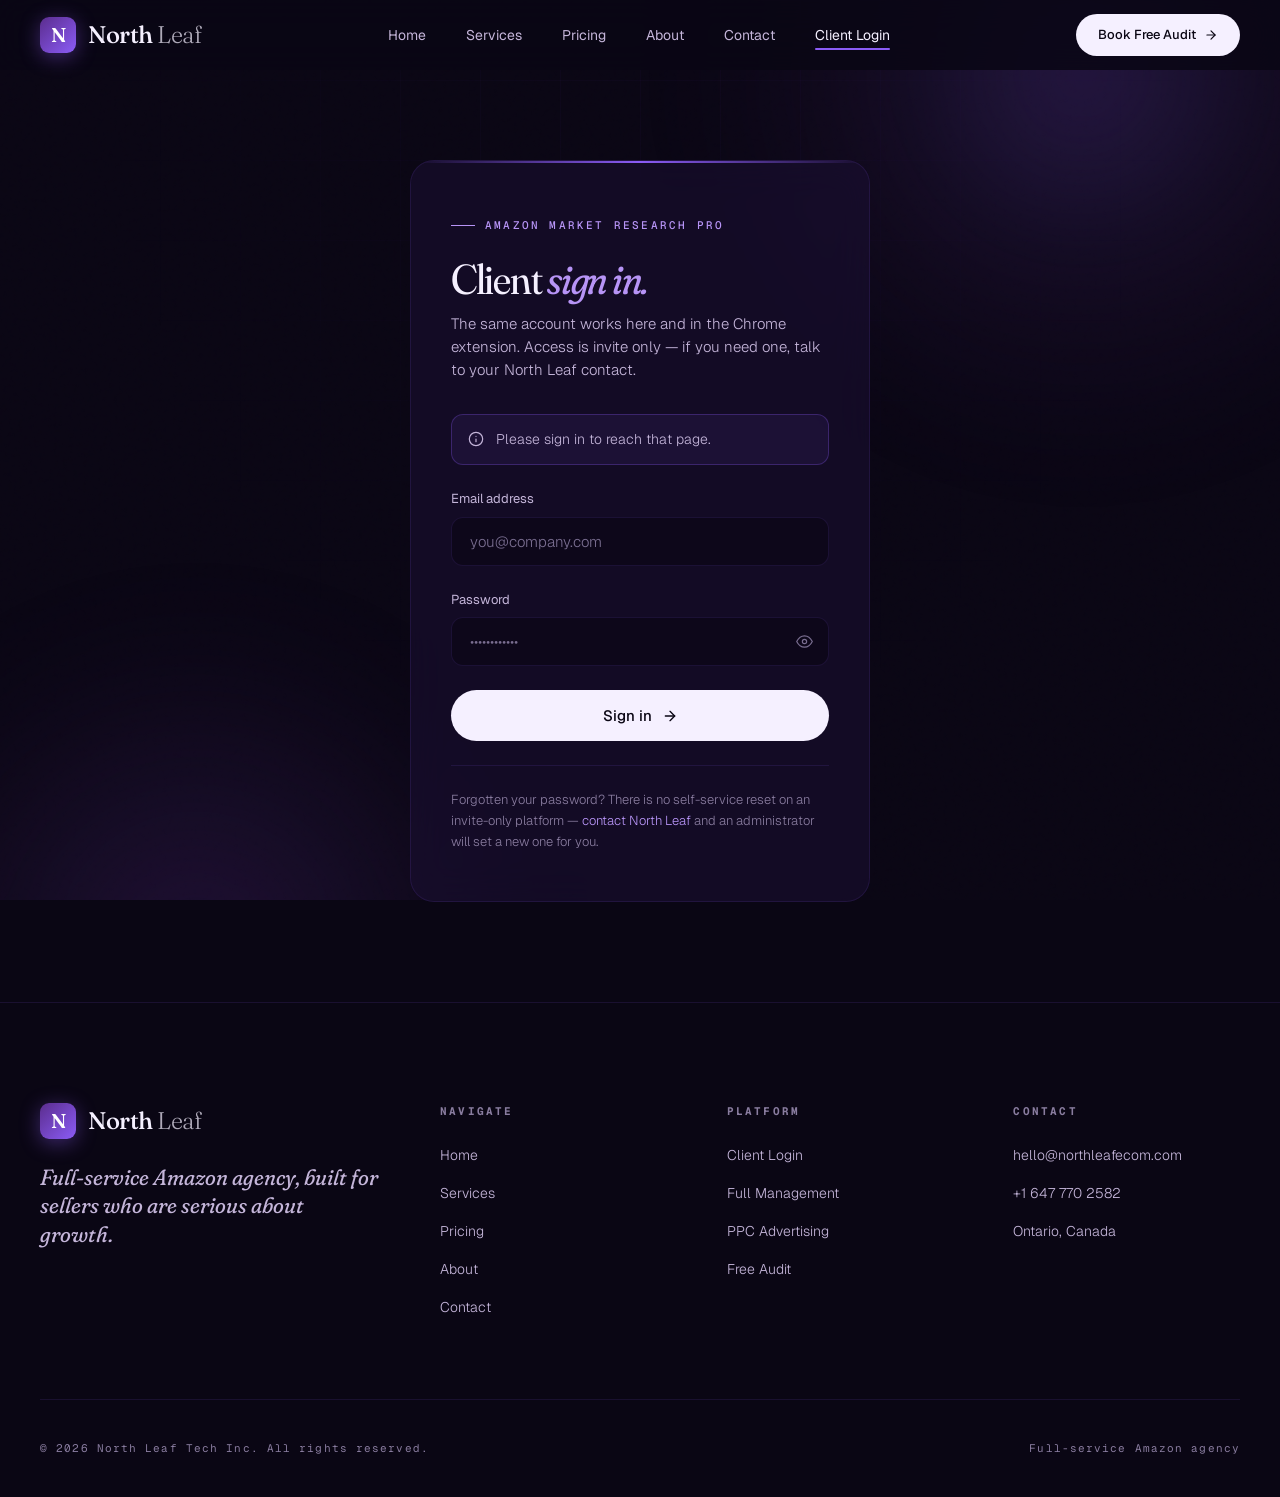
==== commit 8c4d3cae: "Fix the gated nav at phone widths The shared nav does not fit a 375px viewport: logo, wordmark, the " ====
--- a/dashboard/index.html
+++ b/dashboard/index.html
@@ -53,6 +53,7 @@
   <a href="/pages/pricing.html">Pricing</a>
   <a href="/pages/about.html">About</a>
   <a href="/pages/contact.html">Contact</a>
+  <a href="/pages/contact.html" class="btn-primary" style="margin-top: 20px;">Book Free Audit</a>
 </div>
 
 <div class="dash-shell">
--- a/assets/css/dashboard.css
+++ b/assets/css/dashboard.css
@@ -1357,6 +1357,22 @@
 }
 
 @media (max-width: 640px) {
+  /* The shared nav does not fit a 375px viewport: logo + wordmark + the
+     "Book Free Audit" pill + the hamburger, with 40px gaps, need ~410px of
+     the 327px available. The wordmark wraps to two lines, the nav grows to
+     104px, and the hamburger is pushed off the right edge.
+
+     This is inherited — the marketing pages do exactly the same, clipped by
+     body { overflow-x: hidden } — and it is left alone there. On a gated
+     page the fix is free: a signed-in client has no use for a "Book Free
+     Audit" CTA, and dropping it returns ~140px, which stops the wrap, brings
+     the nav back to 68px and puts the hamburger back on screen. The audit
+     link is still one tap away inside the mobile menu.
+
+     Scoped to .dash-body, so no marketing page moves. */
+  .dash-body .nav-cta { display: none; }
+  .dash-body .nav-brand-text { white-space: nowrap; }
+
   .dash-shell { padding-top: calc(var(--nav-height) + 16px); }
   .panel { padding: var(--space-5) var(--space-4); border-radius: var(--radius-lg); }
   .table-scroll { margin: 0 calc(var(--space-4) * -1); padding: 0 var(--space-4); }
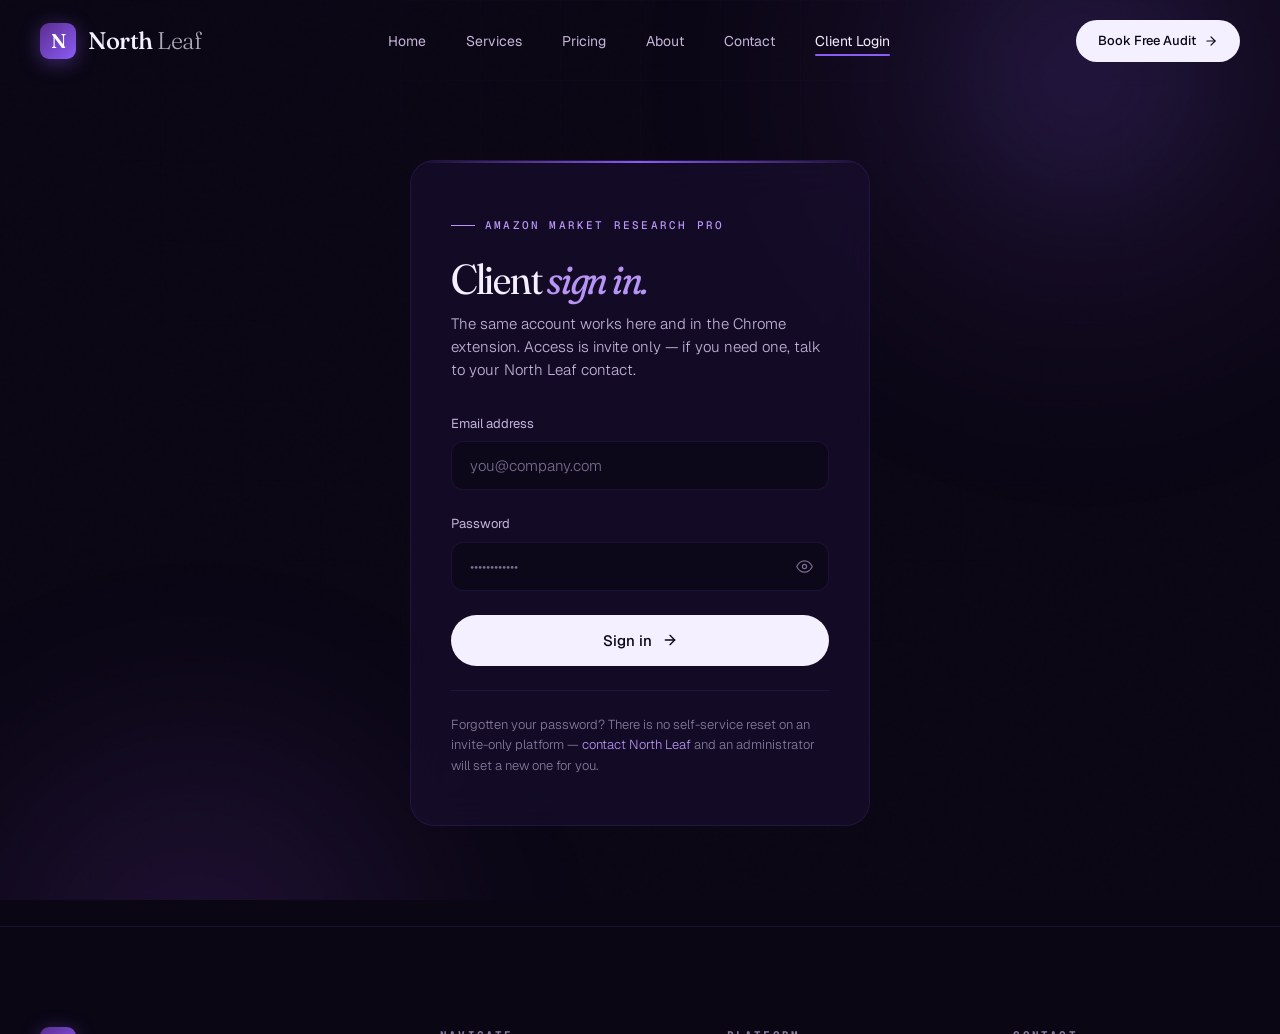
==== commit 635f85a5: "Make the site host-agnostic and publish a GitHub Pages preview Netlify's API is unreachable from the" ====
--- a/dashboard/index.html
+++ b/dashboard/index.html
@@ -9,9 +9,9 @@
 <link rel="preconnect" href="https://fonts.googleapis.com">
 <link rel="preconnect" href="https://fonts.gstatic.com" crossorigin>
 <link href="https://fonts.googleapis.com/css2?family=Fraunces:ital,opsz,wght,SOFT@0,9..144,200..900,0..100;1,9..144,200..900,0..100&family=Geist:wght@300..800&family=Geist+Mono:wght@400..600&display=swap" rel="stylesheet">
-<link rel="stylesheet" href="/css/style.css">
-<link rel="stylesheet" href="/assets/css/tokens.css">
-<link rel="stylesheet" href="/assets/css/dashboard.css">
+<link rel="stylesheet" href="../css/style.css">
+<link rel="stylesheet" href="../assets/css/tokens.css">
+<link rel="stylesheet" href="../assets/css/dashboard.css">
 </head>
 <body class="dash-body">
 
@@ -23,19 +23,19 @@
 <!-- NAVIGATION — identical markup to the marketing pages -->
 <nav class="nav scrolled" id="nav">
   <div class="container nav-inner">
-    <a href="/index.html" class="nav-brand">
+    <a href="../index.html" class="nav-brand">
       <div class="nav-logo logo-fallback">N</div>
       <div class="nav-brand-text">North <span>Leaf</span></div>
     </a>
     <ul class="nav-links">
-      <li><a href="/index.html" class="nav-link">Home</a></li>
-      <li><a href="/pages/services.html" class="nav-link">Services</a></li>
-      <li><a href="/pages/pricing.html" class="nav-link">Pricing</a></li>
-      <li><a href="/pages/about.html" class="nav-link">About</a></li>
-      <li><a href="/pages/contact.html" class="nav-link">Contact</a></li>
-      <li><a href="/dashboard/" class="nav-link active">Dashboard</a></li>
+      <li><a href="../index.html" class="nav-link">Home</a></li>
+      <li><a href="../pages/services.html" class="nav-link">Services</a></li>
+      <li><a href="../pages/pricing.html" class="nav-link">Pricing</a></li>
+      <li><a href="../pages/about.html" class="nav-link">About</a></li>
+      <li><a href="../pages/contact.html" class="nav-link">Contact</a></li>
+      <li><a href="../dashboard/" class="nav-link active">Dashboard</a></li>
     </ul>
-    <a href="/pages/contact.html" class="nav-cta">
+    <a href="../pages/contact.html" class="nav-cta">
       Book Free Audit
       <svg class="nav-cta-arrow" width="14" height="14" viewBox="0 0 24 24" fill="none" stroke="currentColor" stroke-width="2" stroke-linecap="round" stroke-linejoin="round"><line x1="5" y1="12" x2="19" y2="12"></line><polyline points="12 5 19 12 12 19"></polyline></svg>
     </a>
@@ -47,13 +47,13 @@
 
 <!-- Mobile Menu -->
 <div class="mobile-menu">
-  <a href="/dashboard/">Dashboard</a>
-  <a href="/index.html">Home</a>
-  <a href="/pages/services.html">Services</a>
-  <a href="/pages/pricing.html">Pricing</a>
-  <a href="/pages/about.html">About</a>
-  <a href="/pages/contact.html">Contact</a>
-  <a href="/pages/contact.html" class="btn-primary" style="margin-top: 20px;">Book Free Audit</a>
+  <a href="../dashboard/">Dashboard</a>
+  <a href="../index.html">Home</a>
+  <a href="../pages/services.html">Services</a>
+  <a href="../pages/pricing.html">Pricing</a>
+  <a href="../pages/about.html">About</a>
+  <a href="../pages/contact.html">Contact</a>
+  <a href="../pages/contact.html" class="btn-primary" style="margin-top: 20px;">Book Free Audit</a>
 </div>
 
 <div class="dash-shell">
@@ -83,7 +83,7 @@
   <div class="container">
     <div class="footer-grid">
       <div class="footer-brand">
-        <a href="/index.html" class="nav-brand">
+        <a href="../index.html" class="nav-brand">
           <div class="nav-logo logo-fallback">N</div>
           <div class="nav-brand-text">North <span>Leaf</span></div>
         </a>
@@ -92,18 +92,18 @@
       <div class="footer-col">
         <h3 class="footer-heading">Research</h3>
         <ul class="footer-list">
-          <li><a href="/dashboard/">Market Analysis</a></li>
-          <li><a href="/dashboard/market-share.html">Market Share</a></li>
-          <li><a href="/dashboard/portfolio.html">My Products</a></li>
+          <li><a href="../dashboard/">Market Analysis</a></li>
+          <li><a href="../dashboard/market-share.html">Market Share</a></li>
+          <li><a href="../dashboard/portfolio.html">My Products</a></li>
         </ul>
       </div>
       <div class="footer-col">
         <h3 class="footer-heading">Navigate</h3>
         <ul class="footer-list">
-          <li><a href="/index.html">Home</a></li>
-          <li><a href="/pages/services.html">Services</a></li>
-          <li><a href="/pages/pricing.html">Pricing</a></li>
-          <li><a href="/pages/contact.html">Contact</a></li>
+          <li><a href="../index.html">Home</a></li>
+          <li><a href="../pages/services.html">Services</a></li>
+          <li><a href="../pages/pricing.html">Pricing</a></li>
+          <li><a href="../pages/contact.html">Contact</a></li>
         </ul>
       </div>
       <div class="footer-col">
@@ -122,10 +122,10 @@
   </div>
 </footer>
 
-<script src="/js/main.js"></script>
-<script src="/assets/js/env.js"></script>
-<script src="/assets/vendor/supabase.umd.js"></script>
-<script src="/assets/vendor/chart.umd.js"></script>
-<script type="module" src="/assets/js/boot/analysis.js"></script>
+<script src="../js/main.js"></script>
+<script src="../assets/js/env.js"></script>
+<script src="../assets/vendor/supabase.umd.js"></script>
+<script src="../assets/vendor/chart.umd.js"></script>
+<script type="module" src="../assets/js/boot/analysis.js"></script>
 </body>
 </html>
